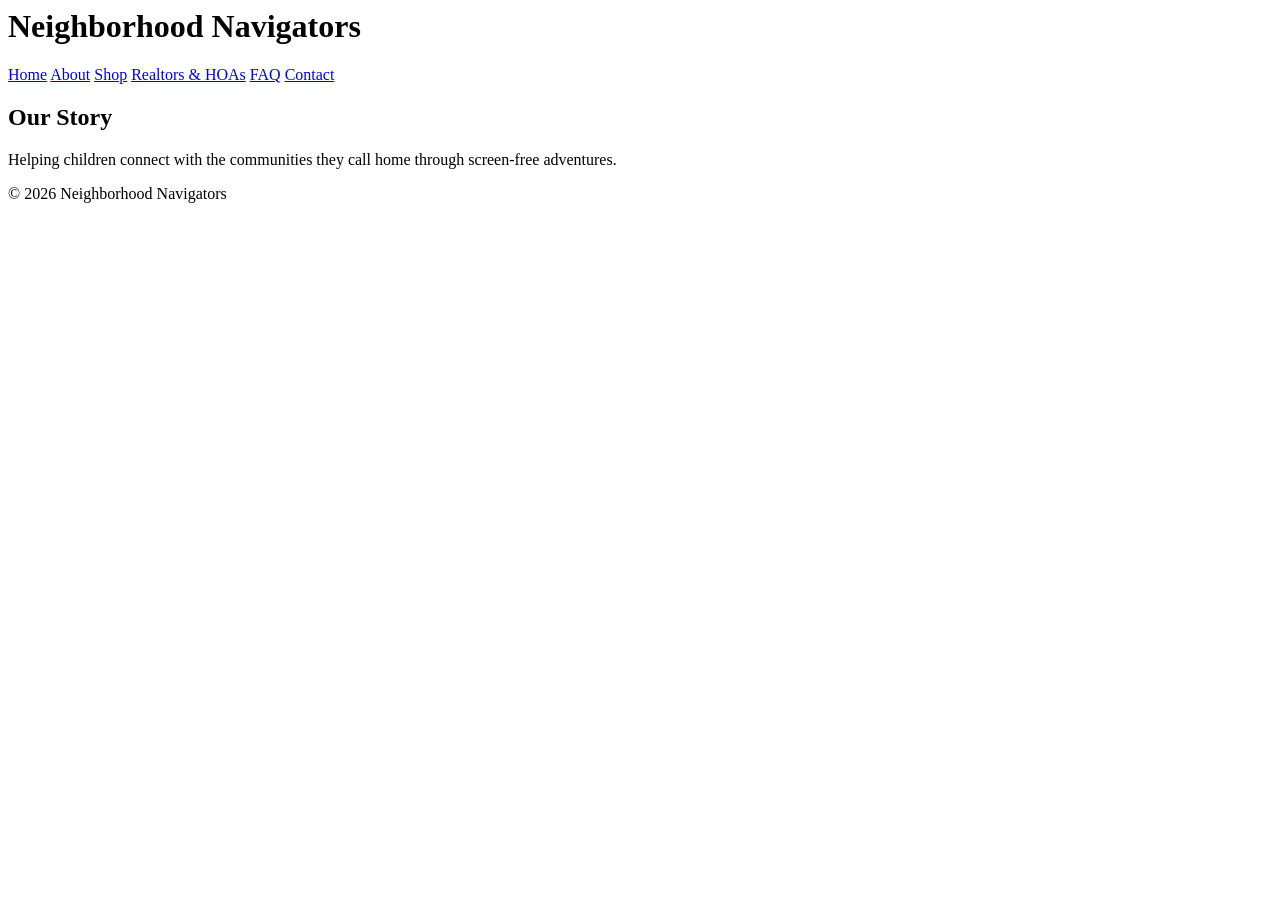
==== about.html @ 28837099 "Add files via upload" ====
<html><head><link rel="stylesheet" href="css/style.css"></head><body>
<header><div class="container">
<h1>Neighborhood Navigators</h1>
<nav>
<a href="index.html">Home</a>
<a href="about.html">About</a>
<a href="shop.html">Shop</a>
<a href="realtors.html">Realtors & HOAs</a>
<a href="faq.html">FAQ</a>
<a href="contact.html">Contact</a>
</nav></div></header>
<div class="container"><h2>Our Story</h2><p>Helping children connect with the communities they call home through screen-free adventures.</p></div><footer>© 2026 Neighborhood Navigators</footer></body></html>
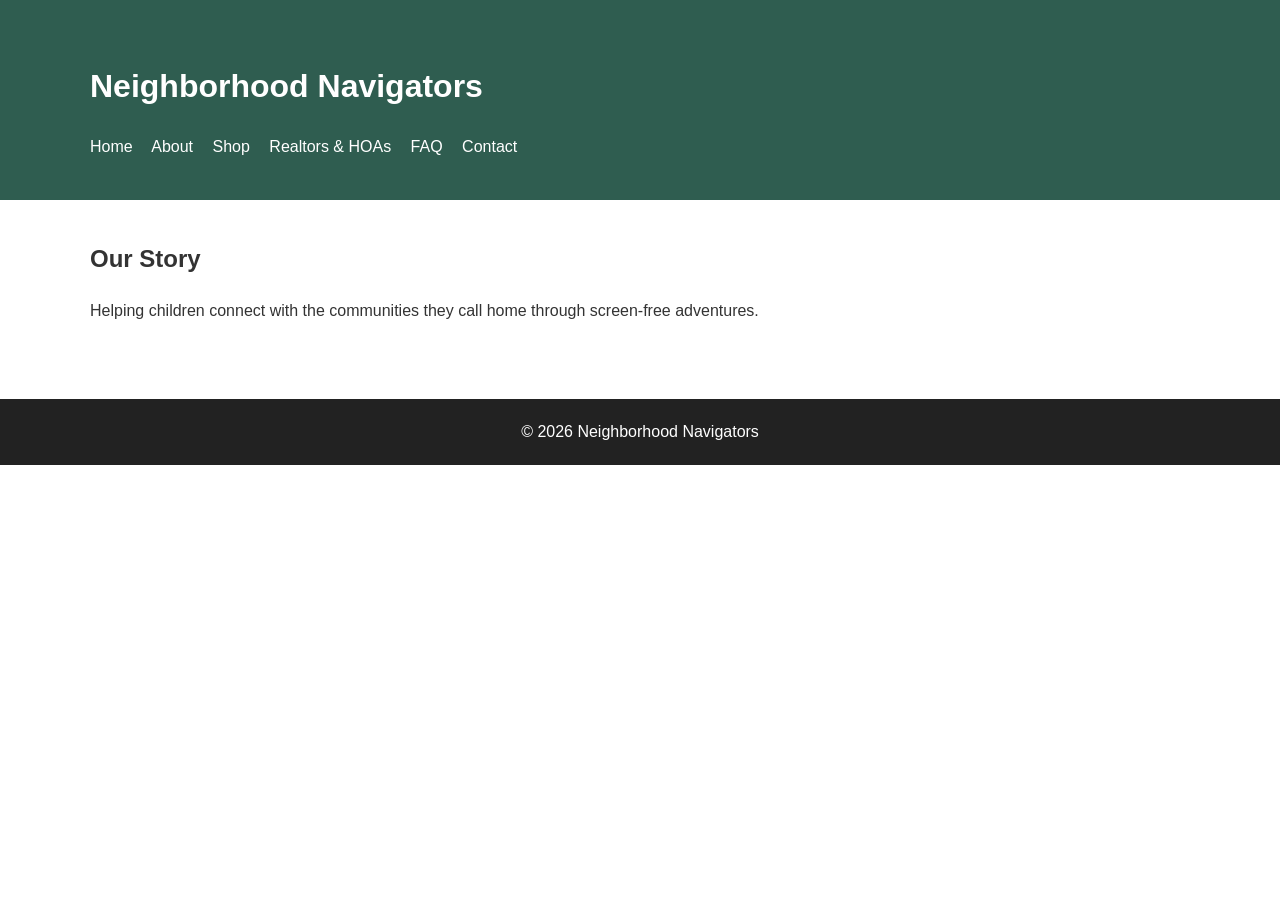
==== commit 5067e5cc: "Fix CSS path from css/style.css to style.css" ====
--- a/about.html
+++ b/about.html
@@ -1,4 +1,4 @@
-<html><head><link rel="stylesheet" href="css/style.css"></head><body>
+<html><head><link rel="stylesheet" href="style.css"></head><body>
 <header><div class="container">
 <h1>Neighborhood Navigators</h1>
 <nav>
--- a/style.css
+++ b/style.css
@@ -0,0 +1,10 @@
+
+body{font-family:Arial,sans-serif;margin:0;line-height:1.6;color:#333}
+header{background:#2f5d50;color:#fff;padding:20px}
+nav a{color:#fff;margin-right:15px;text-decoration:none}
+.hero{padding:80px 20px;text-align:center;background:#f4f6f5}
+.container{max-width:1100px;margin:auto;padding:20px}
+.btn{background:#2f5d50;color:white;padding:12px 18px;text-decoration:none;border-radius:6px}
+.cards{display:grid;grid-template-columns:repeat(auto-fit,minmax(220px,1fr));gap:20px}
+.card{background:#f7f7f7;padding:20px;border-radius:10px}
+footer{background:#222;color:#fff;text-align:center;padding:20px;margin-top:40px}
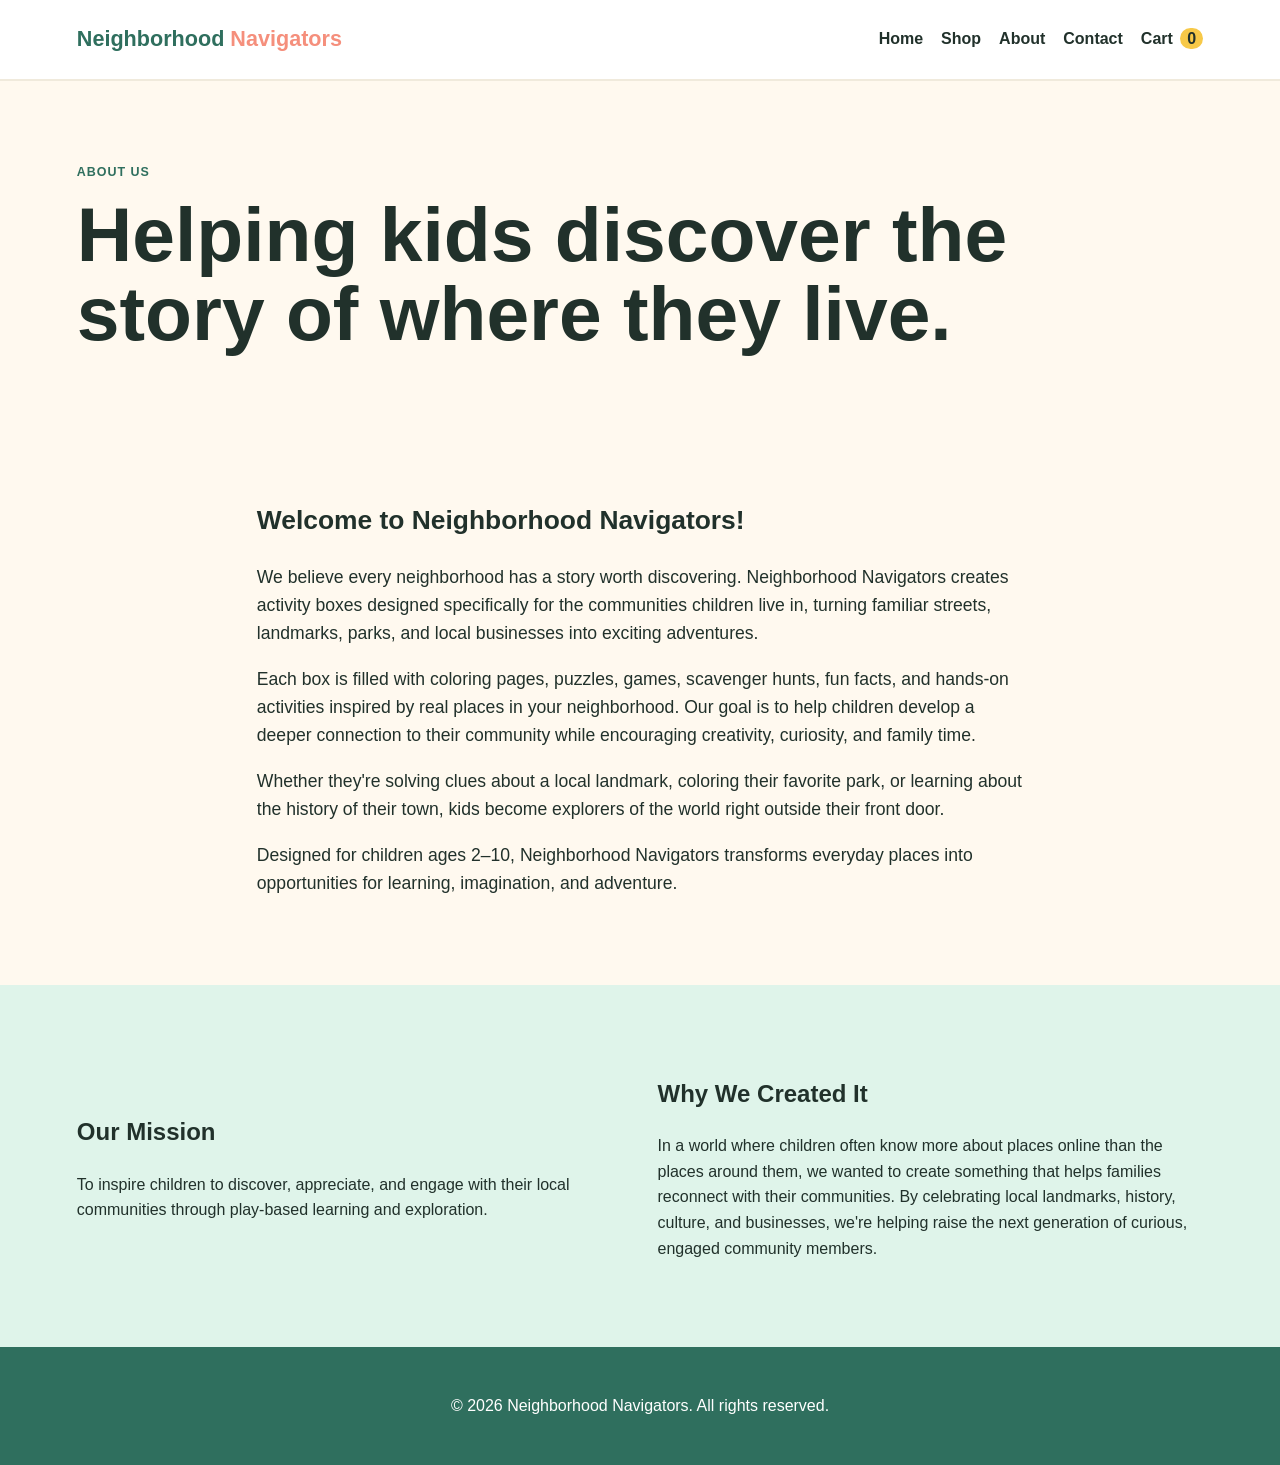
==== commit 616db063: "Add files via upload" ====
--- a/about.html
+++ b/about.html
@@ -1,12 +1,52 @@
-<html><head><link rel="stylesheet" href="style.css"></head><body>
-<header><div class="container">
-<h1>Neighborhood Navigators</h1>
-<nav>
-<a href="index.html">Home</a>
-<a href="about.html">About</a>
-<a href="shop.html">Shop</a>
-<a href="realtors.html">Realtors & HOAs</a>
-<a href="faq.html">FAQ</a>
-<a href="contact.html">Contact</a>
-</nav></div></header>
-<div class="container"><h2>Our Story</h2><p>Helping children connect with the communities they call home through screen-free adventures.</p></div><footer>© 2026 Neighborhood Navigators</footer></body></html>+<!DOCTYPE html>
+<html lang="en">
+<head>
+  <meta charset="UTF-8" />
+  <meta name="viewport" content="width=device-width, initial-scale=1.0" />
+  <title>About | Neighborhood Navigators</title>
+  <link rel="stylesheet" href="style.css" />
+  <script defer src="script.js"></script>
+</head>
+<body>
+  <header class="site-header">
+    <a class="logo" href="index.html">Neighborhood <span>Navigators</span></a>
+    <nav>
+      <a href="index.html">Home</a>
+      <a href="shop.html">Shop</a>
+      <a href="about.html">About</a>
+      <a href="contact.html">Contact</a>
+      <a class="cart-link" href="cart.html">Cart <span id="cart-count">0</span></a>
+    </nav>
+  </header>
+
+  <main>
+    <section class="page-hero about-hero">
+      <p class="eyebrow">About Us</p>
+      <h1>Helping kids discover the story of where they live.</h1>
+    </section>
+
+    <section class="section readable">
+      <h2>Welcome to Neighborhood Navigators!</h2>
+      <p>We believe every neighborhood has a story worth discovering. Neighborhood Navigators creates activity boxes designed specifically for the communities children live in, turning familiar streets, landmarks, parks, and local businesses into exciting adventures.</p>
+      <p>Each box is filled with coloring pages, puzzles, games, scavenger hunts, fun facts, and hands-on activities inspired by real places in your neighborhood. Our goal is to help children develop a deeper connection to their community while encouraging creativity, curiosity, and family time.</p>
+      <p>Whether they're solving clues about a local landmark, coloring their favorite park, or learning about the history of their town, kids become explorers of the world right outside their front door.</p>
+      <p>Designed for children ages 2–10, Neighborhood Navigators transforms everyday places into opportunities for learning, imagination, and adventure.</p>
+    </section>
+
+    <section class="section split soft-bg">
+      <div>
+        <h2>Our Mission</h2>
+        <p>To inspire children to discover, appreciate, and engage with their local communities through play-based learning and exploration.</p>
+      </div>
+      <div>
+        <h2>Why We Created It</h2>
+        <p>In a world where children often know more about places online than the places around them, we wanted to create something that helps families reconnect with their communities. By celebrating local landmarks, history, culture, and businesses, we're helping raise the next generation of curious, engaged community members.</p>
+      </div>
+    </section>
+  </main>
+
+  <footer>
+    <p>© 2026 Neighborhood Navigators. All rights reserved.</p>
+  </footer>
+</body>
+</html>
--- a/style.css
+++ b/style.css
@@ -1,10 +1,186 @@
+:root {
+  --green: #2f6f5e;
+  --mint: #dff4ea;
+  --sun: #f7c948;
+  --coral: #f58f7c;
+  --ink: #21312b;
+  --cream: #fff9ef;
+  --white: #ffffff;
+}
 
-body{font-family:Arial,sans-serif;margin:0;line-height:1.6;color:#333}
-header{background:#2f5d50;color:#fff;padding:20px}
-nav a{color:#fff;margin-right:15px;text-decoration:none}
-.hero{padding:80px 20px;text-align:center;background:#f4f6f5}
-.container{max-width:1100px;margin:auto;padding:20px}
-.btn{background:#2f5d50;color:white;padding:12px 18px;text-decoration:none;border-radius:6px}
-.cards{display:grid;grid-template-columns:repeat(auto-fit,minmax(220px,1fr));gap:20px}
-.card{background:#f7f7f7;padding:20px;border-radius:10px}
-footer{background:#222;color:#fff;text-align:center;padding:20px;margin-top:40px}
+* { box-sizing: border-box; }
+body {
+  margin: 0;
+  font-family: Arial, Helvetica, sans-serif;
+  color: var(--ink);
+  background: var(--cream);
+  line-height: 1.6;
+}
+
+a { color: inherit; text-decoration: none; }
+
+.site-header {
+  display: flex;
+  justify-content: space-between;
+  align-items: center;
+  padding: 22px 6%;
+  background: var(--white);
+  border-bottom: 2px solid #f0eadc;
+  position: sticky;
+  top: 0;
+  z-index: 10;
+}
+
+.logo {
+  font-size: 1.35rem;
+  font-weight: 800;
+  color: var(--green);
+}
+.logo span { color: var(--coral); }
+
+nav {
+  display: flex;
+  gap: 18px;
+  align-items: center;
+  font-weight: 700;
+}
+
+.cart-link span {
+  background: var(--sun);
+  padding: 2px 7px;
+  border-radius: 999px;
+  margin-left: 3px;
+}
+
+.hero {
+  display: grid;
+  grid-template-columns: 1.2fr .8fr;
+  gap: 40px;
+  padding: 80px 6%;
+  align-items: center;
+}
+
+.hero h1, .page-hero h1 {
+  font-size: clamp(2.4rem, 6vw, 5rem);
+  line-height: 1.02;
+  margin: 0 0 20px;
+}
+
+.hero p, .page-hero p { font-size: 1.15rem; max-width: 680px; }
+
+.eyebrow {
+  color: var(--green);
+  font-weight: 900;
+  letter-spacing: .08em;
+  text-transform: uppercase;
+  font-size: .78rem !important;
+}
+
+.button-row { display: flex; gap: 14px; flex-wrap: wrap; margin-top: 25px; }
+.button, button {
+  display: inline-block;
+  border: none;
+  padding: 13px 22px;
+  border-radius: 999px;
+  font-weight: 800;
+  cursor: pointer;
+  font-size: 1rem;
+}
+.primary, button { background: var(--green); color: white; }
+.secondary { background: var(--mint); color: var(--green); }
+
+.hero-card {
+  background: var(--mint);
+  border-radius: 34px;
+  padding: 34px;
+  min-height: 380px;
+  display: grid;
+  place-items: center;
+  border: 3px dashed var(--green);
+}
+
+.map-card {
+  background: var(--white);
+  border-radius: 28px;
+  padding: 40px;
+  text-align: center;
+  box-shadow: 0 18px 40px rgba(47,111,94,.14);
+}
+.map-card span { font-size: 4rem; }
+
+.section { padding: 70px 6%; }
+.centered { text-align: center; }
+.centered h2 { max-width: 700px; margin: 0 auto 32px; font-size: 2.4rem; }
+
+.feature-grid, .product-grid {
+  display: grid;
+  grid-template-columns: repeat(3, 1fr);
+  gap: 22px;
+}
+
+.feature-grid article, .product-card, .product-preview, .contact-card, .cart-box {
+  background: var(--white);
+  border-radius: 24px;
+  padding: 28px;
+  box-shadow: 0 10px 30px rgba(33,49,43,.08);
+}
+
+.split {
+  display: grid;
+  grid-template-columns: repeat(2, 1fr);
+  gap: 35px;
+  align-items: center;
+}
+
+.product-preview { border: 3px solid var(--sun); }
+.badge {
+  display: inline-block;
+  background: var(--coral);
+  color: white;
+  border-radius: 999px;
+  padding: 5px 12px;
+  font-weight: 800;
+}
+.price { font-size: 1.5rem; font-weight: 900; color: var(--green); }
+
+.page-hero { padding: 70px 6% 35px; }
+.product-grid { padding: 25px 6% 70px; }
+.product-art { font-size: 4rem; background: var(--mint); border-radius: 20px; padding: 25px; text-align: center; }
+
+.readable { max-width: 920px; margin: 0 auto; font-size: 1.1rem; }
+.soft-bg { background: var(--mint); }
+.notice { background: var(--sun); margin: 0 6% 70px; border-radius: 26px; }
+
+.contact-card {
+  margin: 30px 6% 70px;
+  display: grid;
+  grid-template-columns: 1fr 1fr;
+  gap: 35px;
+}
+
+label { display: block; font-weight: 800; margin-bottom: 16px; }
+input, textarea {
+  width: 100%;
+  padding: 13px;
+  border-radius: 12px;
+  border: 2px solid #eadfcb;
+  margin-top: 6px;
+  font: inherit;
+}
+
+.cart-box { margin: 30px 6% 70px; }
+#cart-items { padding-left: 22px; font-size: 1.1rem; }
+
+footer {
+  text-align: center;
+  padding: 30px 6%;
+  background: var(--green);
+  color: white;
+}
+
+@media (max-width: 800px) {
+  .site-header { align-items: flex-start; gap: 16px; flex-direction: column; }
+  nav { flex-wrap: wrap; }
+  .hero, .split, .feature-grid, .product-grid, .contact-card { grid-template-columns: 1fr; }
+  .hero { padding-top: 45px; }
+}
